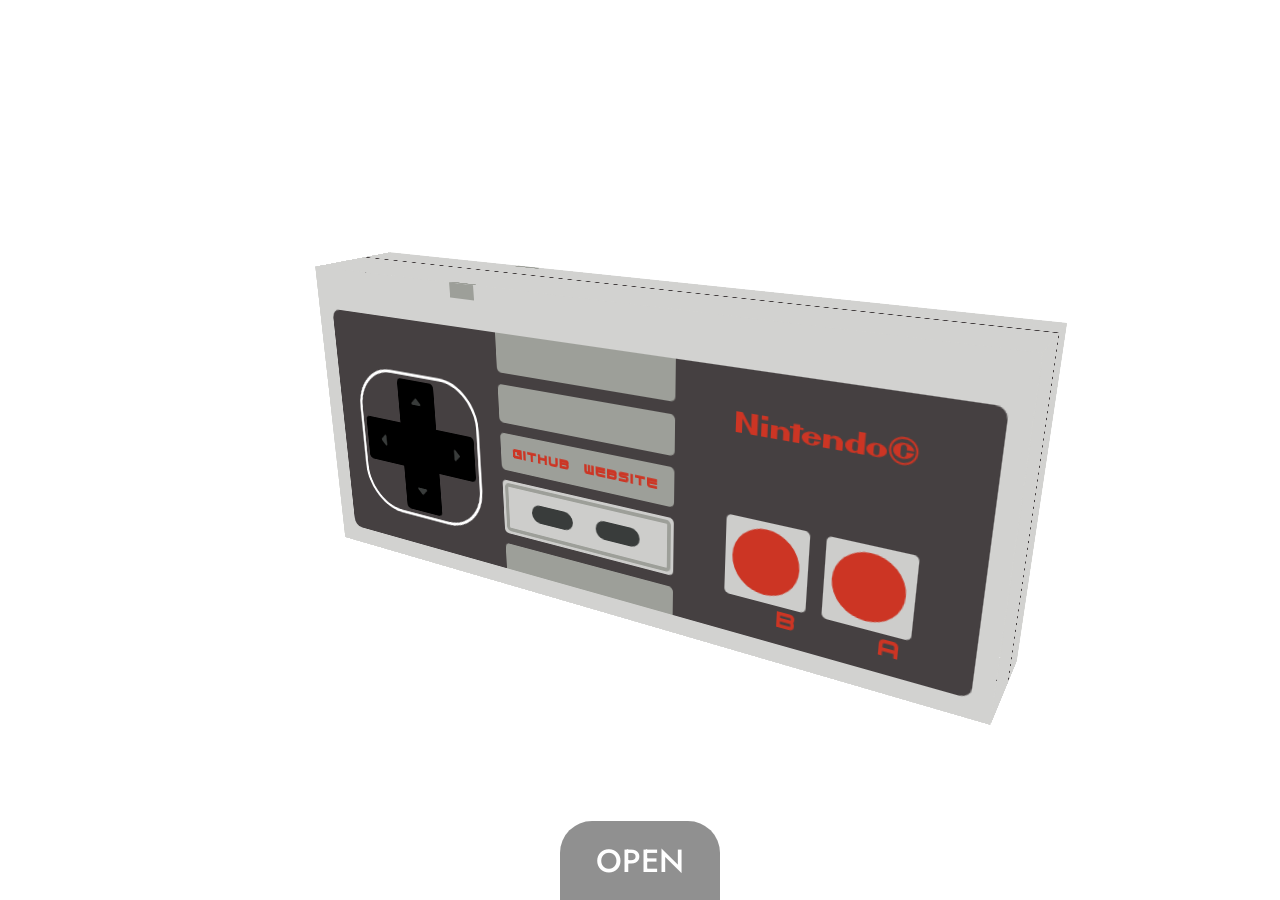
==== index.html @ e10a0b0f "fixed nes buttons" ====
<!DOCTYPE html>
<html lang="nl">

<head>
    <meta charset="UTF-8">
    <meta name="viewport" content="width=device-width, initial-scale=1.0">
    <link rel="stylesheet" href="Styles/global.css">
    <link rel="stylesheet" href="Styles/nes.css">
    <link rel="stylesheet" href="https://cdnjs.cloudflare.com/ajax/libs/font-awesome/6.5.1/css/all.min.css">
    <title>HCD</title>
</head>

<body>
    <main>
        <div id="scene">
            <div id="nes-controller">
                <div id="nes-front">
                    <div id="nes-controller-black">
                        <div id="nes-left-half">
                            <div class="dpad">
                                <!-- Icons: https://fontawesome.com/search?q=arrow&ic=free-collection -->
                                <button id="dpad-up" popovertarget="popup-up"><i
                                        class="fa-solid fa-caret-up"></i></button>
                                <button id="dpad-left" popovertarget="popup-left"><i
                                        class="fa-solid fa-caret-left"></i></button>
                                <div></div>
                                <button id="dpad-right" popovertarget="popup-right"><i
                                        class="fa-solid fa-caret-right"></i></button>
                                <button id="dpad-down" popovertarget="popup-down"><i
                                        class="fa-solid fa-caret-down"></i></button>
                            </div>
                        </div>

                        <div id="nes-grey-blocks">
                            <div></div>
                            <div></div>
                            <div></div><!--  Start / select teksten -->
                            <div>
                                <a id="nes-controller-select" href="https://github.com/Smulvin/Melvin-Web_HCD"
                                    target="_blank"></a>
                                <a id="nes-controller-start" href="https://smulvin.github.io/Melvin-Web_HCD/"
                                    target="_blank"></a>
                            </div>
                            <div></div>
                        </div>
                        <div id="nes-right-half">
                            <p>Nintendo&#169</p>
                            <div id="nes-ab-container">
                                <div>
                                    <button id="nes-controller-b"></button>
                                </div>
                                <div>
                                    <button id="nes-controller-a"></button>
                                </div>
                            </div>
                        </div>
                    </div>
                </div>
                <div id="nes-left">
                    <hr>
                </div>
                <div id="nes-right">
                    <hr>
                </div>
                <div id="nes-top">
                    <hr>
                </div>
                <div id="nes-bottom">
                    <hr>
                </div>
                <div id="nes-back">
                    <ul>
                        <li class="screw"></li>
                        <li class="screw"></li>
                        <li class="screw"></li>
                        <li class="screw"></li>
                        <li class="screw"></li>
                        <li class="screw"></li>
                    </ul>
                    <div class="text-container">
                        <p>Nintendo®</p>
                        <p>controller</p>
                        <hr>
                        <p>Model NO. :NES-004E<br>Made in Japan</p>

                    </div>
                </div>
            </div>
        </div>
    </main>

    <div id="popup-up" popover class="nes-popup">
        <div class="crt-screen">
            <div class="crt-scanline"></div>
            <div class="crt-content">
                <h2>Opdracht</h2>
                <p>
                    Voor dit vak moesten we een product maken voor een specifiek iemand. Ik kreeg Roger als doelgroep. Een man
                    met een oog aandoening. Op dit product te maken moest ik dan ook op een andere manier denken en het vanuit
                    zijn oogpunt proberen te zien. Dit was soms lastig, maar gelukkig kon ik vaak met hem testen. Hierdoor kwam
                    ik steeds dichterbij een goed product. Roger wilde een product waarmee hij makkelijk annotaties kan maken en
                    terugvinden wanneer hij teksten aan het lezen is.Er werd ons vooral aangeraden om focus te leggen op 4
                    exclusive design principles. Ik heb met alle 4 rekening gehouden, maar mijn product sloeg vooral op de
                    laatste, het toevoegen van nonsense.
                </p>
            </div>
        </div>

    </div>

    <div id="popup-left" popover class="nes-popup">
        <div class="crt-screen">
            <div class="crt-scanline"></div>
            <div class="crt-content">
                <h2>Nonsense</h2>
                <p>
                    Vanaf het eerste moment dat ik aan dit project begon, had ik meteen dit idee. Roger heeft maculadegeratie,
                    dus hij heeft een soort blinde vlek in zijn zicht. Ik dacht van waarom maak ik niet gewoon die vlek dan na
                    op de website, zodat de tekst erom heen kan bewegen zodat hij het kan blijven lezen. Na een paar keer
                    testen, bleek dit niet al te best te werken, maar het bracht me wel op andere oplossingen. Zoals een zebra
                    patroon op de tekst voor makkelijker overzicht. Ook al werkte het niet al te best voor Roger, wilde hij wel
                    dat ik het in het product laat.
                </p>
            </div>
        </div>
    </div>

    <div id="popup-right" popover class="nes-popup">
        <div class="crt-screen">
            <div class="crt-scanline"></div>
            <div class="crt-content">
                <h2>Testen</h2>
                <p>
                    Het project duurde in totaal 4 weken. Gedurende deze 4 weken, heb ik ook 4x met Roger getest. Met elke test
                    merkte ik dat ik dichter in de buurt kwam van een product dat beter bij hem paste. Bij de eerste test liet
                    ik hem alleen wat zien, kijken of de blinde vlek systeem een beetje zou werken. Maar bij elke opvolgende
                    test heb ik Roger zelf het programma laten besturen. Op die manier kwam ik er steeds meer achter waar ik op
                    moest letten qua de screenreader en wat wel en niet voor hem werkt. Dit was heel fijn. Het testen deden we
                    in een groep. Ik haalde ook veel uit testen van andere, zoals een kleurenpalet of een toetscombinatie die
                    hij fijn vindt.
                </p>
            </div>
        </div>
    </div>

    <div id="popup-down" popover class="nes-popup">
        <div class="crt-screen">
            <div class="crt-scanline"></div>
            <div class="crt-content">
                <h2>Reflectie</h2>
                <p>
                    Tijdens dit project heb ik vooral gemerkt hoe goed het is om meerdere keren met dezelfde persoon te testen
                    als je voor exlusive design gaat. Ik merkte op dat je echt met elke test meer in de buurt komt van een goed
                    product voor die persoon. Daarbij merkte ik hoe goed het is om gewoon rare ideeën te proberen, want meestal
                    zit er wel iets in wat je verder kan helpen. Want standaard design werken vaak niet voor mensen met een
                    beperking, dus een raar idee misschien wel.
                </p>
            </div>
        </div>
    </div>

    <footer>
        <!-- Bronnen voor de plaatjes in elke footer
        NES: https://seeklogo.com/vector-logo/312569/nintendo-entertainment-system
        Game&Watch: https://commons.wikimedia.org/wiki/File:Game_and_watch_logo.svg
        GameBoy: https://commons.wikimedia.org/wiki/File:Nintendo_Game_Boy_Logo.svg
        Wii: https://nl.wikipedia.org/wiki/Bestand:Wii_logo.png
        DS: https://nl.wikipedia.org/wiki/Bestand:Nintendo_DS_logo.png
        3DS: https://commons.wikimedia.org/wiki/File:3ds_logo.svg
        Switch: https://brandlogos.net/nintendo-switch-logo-vector-91545.html
        Switch 2: https://commons.wikimedia.org/wiki/File:Nintendo_Switch_2_Red_Logo.svg 
        -->
        <button id="open-footer">Open</button>
        <a href="index.html"><img src="Assets/Images/Footer/NES.png" alt="NES Controller"><p>HCD</p></a>
        <a href="Controllers/GameAndWatch.html"><img src="Assets/Images/Footer/GAndW.png" alt="GameAndWatch"><p>Hackaton</p></a>
        <a href="Controllers/GameBoy.html"><img src="Assets/Images/Footer/GameBoy.png" alt="GameBoy"><p>BT</p></a>
        <a href="Controllers/Wii.html"><img src="Assets/Images/Footer/Wii.png" alt="Wii"><p>Sprint 0</p></a>
        <a href="Controllers/DS.html"><img src="Assets/Images/Footer/DS.png" alt="DS"><p>CSS</p></a>
        <a href="Controllers/3DS.html"><img src="Assets/Images/Footer/3DS.png" alt="3DS"><p>API</p></a>
        <a href="Controllers/Switch.html"><img src="Assets/Images/Footer/Switch.png" alt="Switch"><p>Meesterproef</p></a>
        <a href="Controllers/Switch2.html"><img src="Assets/Images/Footer/Switch2.png" alt="Switch 2"><p>Weekly Nerds</p></a>
    </footer>

    <script src="Scripts/nes-3D.js"></script>
    <script src="Scripts/footer.js"></script>
    <script src="Scripts/EasterEggs/nes-easter.js"></script>
</body>

</html>
---- Styles/global.css ----
/* Source: https://fonts.google.com/specimen/Jost */
@font-face {
    font-family: "Jost";
    src: url("../Assets/fonts/Jost-Medium.ttf") format("truetype");
    font-weight: 500;
    font-style: normal;
}

@font-face {
    font-family: "Jost";
    src: url("../Assets/fonts/Jost-Italic.ttf") format("truetype");
    font-weight: normal;
    font-style: italic;
}

/* Source: https://font.download/font/nes-controller*/
@font-face {
    font-family: "Nes-Font";
    src: url("../Assets/fonts/Nes-Font.ttf") format("truetype");
    font-weight: normal;
    font-style: normal;
}

/* Source: https://www.fontspace.com/ro-spritendo-font-f83198 */
@font-face {
    font-family: "Nintendo-Font";
    src: url("../Assets/fonts/Nintendo-Font.otf") format("truetype");
    font-weight: normal;
    font-style: normal;
}

/* Source: https://fonts.google.com/specimen/Press+Start+2P */
@font-face {
    font-family: "Pixel-Font";
    src: url("../Assets/fonts/Pixel-Font.ttf") format("truetype");
    font-weight: normal;
    font-style: normal;
}

/* Source https://fontmeme.com/fonts/unown-font/ */
@font-face {
    font-family: "Unown";
    src: url("../Assets/fonts/Unown.ttf") format("truetype");
}

* {
    padding: 0;
    margin: 0;
    box-sizing: border-box;
}

body {
    position: relative;
    width: 100vw;
}

main {
    display: flex;
    justify-content: center;
    align-items: center;
    height: 100vh;
}

footer {
    position: fixed;
    background: #46464699;
    left: 50%;
    bottom: -160px;
    transform: translateX(-50%);
    border-radius: 2rem 2rem 0 0;
    display: flex;
    gap: 10px;
    transition: bottom 0.3s ease, transform 0.3s ease, background 0.3s ease;
    z-index: 1000;

    button {
        position: absolute;
        font-family: "Jost";
        color: white;
        font-size: 2rem;
        text-transform: uppercase;
        top: -5rem;
        left: 50%;
        transform: translateX(-50%);
        height: 5rem;
        width: 10rem;
        corner-top-left-shape: bevel;
        corner-top-right-shape: bevel;
        border-radius: 2rem 2rem 0 0;
        background: #46464699;
        border: none;
    }



    a {
        display: flex;
        flex-direction: column;
        align-items: center;
        justify-content: center;
        width: 120px;
        aspect-ratio: 1;
        text-decoration: none;
        transition: transform 0.15s ease;
        transform-origin: bottom center;

        img {
            width: 100%;
            height: 100%;
            object-fit: contain;
        }

        p {
            color: white;
            font-family: "Jost";
            background: rgba(0, 0, 0, 0.5);
            order: -1;
            width: 120px;
            text-align: center;
            padding: 0.5rem 0;
            border-radius: 1rem;
            position: relative;
            opacity: 0;
            transition: opacity 0.3s ease;

            &::after {
                content: "";
                position: absolute;
                bottom: -20px;
                left: 50%;
                transform: translateX(-50%);
                height: 20px;
                width: 40px;
                corner-bottom-left-shape: bevel;
                corner-bottom-right-shape: bevel;
                border-radius: 0 0 2rem 2rem;
                background: rgba(0, 0, 0, 0.5);
            }
        }

        &:hover p {
            opacity: 1;
        }
    }


}

.footer-open {
    bottom: 0;
}

[popover] {
    position: fixed;
    margin: auto;
}

.hidden {
    display: none;
}

.dpad {
    display: grid;
    grid-template-columns: repeat(3, 1fr);
    grid-template-rows: repeat(3, 1fr);
    aspect-ratio: 1;

    button {
        aspect-ratio: 1;
        border: none;
        padding: 0.5rem;
    }

    #dpad-up {
        grid-area: 1 / 2;
        border-radius: 5px 5px 0 0;
    }

    #dpad-left {
        grid-area: 2 / 1;
        border-radius: 5px 0 0 5px;
    }

    div {
        grid-column: 2;
        grid-row: 2;
    }

    #dpad-right {
        grid-area: 2 / 3;
        border-radius: 0 5px 5px 0;

    }

    #dpad-down {
        grid-area: 3 / 2;
        border-radius: 0 0 5px 5px;
    }

    #dpad-up,
    #dpad-down {
        hr {
            rotate: 90deg;
        }
    }
}
---- Styles/nes.css ----
:root {
    --primary-color: hsl(60, 2%, 82%);
    --secondary-color: hsl(348, 4%, 26%);
    --tertiary-color: hsl(72, 3%, 61%);
    --nes-red: hsl(6, 70%, 47%);
    --nes-white: hsl(60, 2%, 80%);
    --nes-black: hsl(150, 2%, 23%);

    /* Normal size: 123.4mm x 53.2mm x 17.5mm */
    /* Dimensies bron: https://www.dimensions.com/element/nes-controller */
    --nes-width: 740.4px;
    --nes-height: 319.2px;
    --nes-depth: 112.5px;

    --font-family: "Nes-Font", sans-serif;
}

#scene {
    perspective: 1000px;
    cursor: grab;

    &:active {
        cursor: grabbing;
    }
}

#nes-controller {
    position: relative;
    width: var(--nes-width);
    height: var(--nes-height);
    transform-style: preserve-3d;
    transform: rotateX(-20deg) rotateY(-30deg);

    >div {
        position: absolute;
        background-color: var(--primary-color);
    }
}

#nes-left,
#nes-right {
    width: var(--nes-depth);
    height: var(--nes-height);
}

#nes-top,
#nes-bottom {
    width: var(--nes-width);
    height: var(--nes-depth);
}

#nes-back {
    width: var(--nes-width);
    height: var(--nes-height);
}

#nes-front {
    transform: translateZ(calc(var(--nes-depth) / 2));
}

#nes-back {
    transform: rotateY(180deg) translateZ(calc(var(--nes-depth) / 2));
}

#nes-left {
    transform: rotateY(-90deg) translateZ(calc(var(--nes-depth) / 2));
    left: 0;
}

#nes-right {
    transform: rotateY(90deg) translateZ(calc(var(--nes-width) - var(--nes-depth) / 2));
}

#nes-top {
    transform: rotateX(90deg) translateZ(calc(var(--nes-depth) / 2));
    top: 0;
}

#nes-bottom {
    transform: rotateX(-90deg) translateZ(calc(var(--nes-depth) / 2));
    bottom: 0;
}

hr {
    border: 1px solid var(--secondary-color);
    position: absolute;
}

#nes-top {
    hr {
        width: 100%;
        top: 35%;
    }

    &::after {
        content: "";
        position: absolute;
        width: 30px;
        height: 5px;
        background: var(--tertiary-color);
        bottom: 0;
        left: 25%;
    }

    &::before {
        content: "";
        position: absolute;
        width: 30px;
        height: 5px;
        background: var(--tertiary-color);
        top: 0;
        left: 25%;
    }
}

#nes-bottom {
    hr {
        width: 100%;
        bottom: 35%;
    }
}

#nes-left {
    hr {
        height: 100%;
        left: 35%;
    }
}

#nes-right {
    hr {
        height: 100%;
        right: 35%;
    }
}

#nes-back {

    ul {
        display: grid;
        grid-template-columns: repeat(3, 1fr);
        grid-template-rows: repeat(2, 1fr);
        padding: 2rem;
        width: 100%;
        height: 100%;
        list-style: none;

        li {
            width: 20px;
            height: 20px;
            background: var(--nes-black);
            border-radius: 50%;
            margin-right: 15px;

            &::after {
                content: "";
                position: absolute;
                width: 18px;
                margin-top: 8px;
                margin-left: 1px;
                height: 3px;
                background: black;
                border-radius: 2px;            
            }

            &::before {
                content: "";
                position: absolute;
                width: 18px;
                margin-top: 8px;
                margin-left: 1px;
                height: 3px;
                background: black;
                border-radius: 2px; 
                transform: rotate(90deg);           
            }
        }

        li:nth-of-type(3n - 1) {
            justify-self: center;
        }

        li:nth-of-type(3n) {
            justify-self: end;
        }

        li:nth-of-type(1n + 4) {
            align-self: end;
        }

        li:nth-of-type(5) {
            margin-left: 50px;
        }
    }

    .text-container {
        width: 40%;
        position: absolute;
        top: 50%;
        right: 7%;
        transform: translateY(-50%);
        background: hsl(60, 4%, 73%);
        padding: 5px 3rem;
        color: var(--primary-color);
        font-family: "Nintendo-Font", sans-serif;

        p {
            font-size: 1.2rem;
        }

        hr {
            width: 50%;
            border: 1px solid var(--primary-color);
        }

        p:not(:first-of-type) {
            text-transform: uppercase;
            font-family: "Nes-Font", sans-serif;
            font-size: 1.2rem;

        }
    }

    ;

    &::before {
        content: "";
        position: absolute;
        width: 15px;
        height: 15px;
        border-radius: 50%;
        background: var(--tertiary-color);
        bottom: 50%;
        right: 50%;
        transform: translate(-50%, -50%);
    }

    &::after {
        content: "";
        position: absolute;
        width: 30px;
        height: 15px;
        background: var(--tertiary-color);
        top: 0;
        right: 25%;
    }
}

#nes-front {
    width: var(--nes-width);
    height: var(--nes-height);

    &::after {
        content: "";
        position: absolute;
        width: 30px;
        height: 15px;
        background: var(--tertiary-color);
        top: 0;
        left: 25%;
    }
}

#nes-controller-black {
    background: var(--secondary-color);
    height: 80%;
    width: 95%;
    margin: 6% auto 0 auto;
    border-radius: 10px;
    display: flex;

    #nes-left-half {
        height: 100%;

    }

    .dpad {
        width: 150px;
        margin: 65px 35px;
        position: relative;

        &::after {
            content: "";
            position: absolute;
            inset: 0;
            border: 3px solid white;
            corner-shape: notch;
            border-radius: calc(105% / 3.5);
            scale: 110%;
            pointer-events: none;
        }

        button {
            background: black;

            i {
                font-size: 20px;
                color: var(--nes-black);
            }
        }

        div {
            background: black;
        }
    }

    #nes-grey-blocks {
        display: flex;
        flex-direction: column;
        justify-content: space-between;
        height: 100%;
        letter-spacing: 2px;

        div {
            background: var(--tertiary-color);
            height: 40px;
            border-radius: 5px;
            width: 200px;
        }

        div:first-of-type {
            border-radius: 0 0 5px 5px;
        }

        /* Select / Start Texts */
        div:nth-of-type(3) {
            position: relative;
            font-family: "Nes-Font", sans-serif;
            font-weight: bold;
            display: flex;
            justify-content: space-evenly;
            align-items: center;
            font-size: 20px;


            &:before,
            &:after {
                text-transform: uppercase;
                color: var(--nes-red);

            }

            &:before {
                content: "Github";
            }

            &:after {
                content: "Website";
            }
        }

        /* Select / Start buttons */
        div:nth-of-type(4) {
            display: flex;
            justify-content: space-evenly;
            align-items: center;
            height: 60px;
            background: var(--nes-white);
            position: relative;
            padding: 10px;

            &::after {
                content: "";
                border: 4px solid var(--tertiary-color);
                border-radius: 5px;
                inset: 3px;
                position: absolute;
            }

            a {
                width: 50px;
                height: 20px;
                border-radius: 10px;
                border: none;
                background: var(--nes-black);
                position: relative;
                display: block;
                z-index: 10;
            }
        }

        div:last-of-type {
            height: 30px;
            border-radius: 5px 5px 0 0;
        }
    }

    #nes-right-half {
        display: flex;
        flex-direction: column;
        color: var(--nes-red);
        height: 100%;
        width: 100%;
        justify-content: space-around;
        align-items: center;

        p {
            font-family: "Nintendo-Font", sans-serif;
            font-size: 18px;
        }

        #nes-ab-container {
            display: flex;
            gap: 15px;

            div {
                width: 80px;
                aspect-ratio: 1;
                background: var(--nes-white);
                display: flex;
                justify-content: center;
                align-items: center;
                border-radius: 5px;

                button {
                    width: 65px;
                    aspect-ratio: 1;
                    background: var(--nes-red);
                    border: none;
                    border-radius: 50%;
                    position: relative;
                    display: block;
                    z-index: 10;

                    &::after {
                        content: "";
                        position: absolute;
                        font-family: "Nes-Font", sans-serif;
                        color: var(--nes-red);
                        right: 0;
                        bottom: -35px;
                        font-size: 35px;
                    }
                }

                &:first-of-type button::after {
                    content: "B";
                }

                &:last-of-type button::after {
                    content: "A";
                }
            }
        }
    }
}

.nes-popup {
    border: 1rem solid rgb(122, 69, 9);
    border-radius: 1rem;
    font-size: 1.5rem;
}

.crt-screen {
    width: min(600px, 90vw);
    background: #111;
    border: 0.5rem solid #292929;
    position: relative;
    overflow: hidden;
    box-shadow:
        0 0 30px rgba(0,0,0,0.8),
        inset 0 0 40px rgba(0,255,100,0.05);
}

/* scanlines */
.crt-screen::before {
    content: "";
    position: absolute;
    inset: 0;
    background: repeating-linear-gradient(
        to bottom,
        rgba(255,255,255,0.03),
        rgba(255,255,255,0.03) 2px,
        transparent 2px,
        transparent 4px
    );
}

/* slight flicker */
.crt-screen::after {
    content: "";
    position: absolute;
    inset: 0;
    background: rgba(0,255,120,0.03);
    animation: flicker 0.15s infinite;
}

@keyframes flicker {
    0% { opacity: 0.9; }
    50% { opacity: 1; }
    100% { opacity: 0.85; }
}

.crt-content {
    position: relative;
    padding: 2rem;
    color: #b6ffb6;
    font-family: monospace;
}

/* Mario Easter Egg */
.nes-mario {
    position: absolute;
    bottom: 20px;
    left: 0;
    height: 64px;
    image-rendering: pixelated;
}

.nes-bird {
    position: fixed;
    top: 0;
    left: 0;
    height: 70px;
    z-index: -9999;
    transform-origin: center;
    image-rendering: pixelated;
}
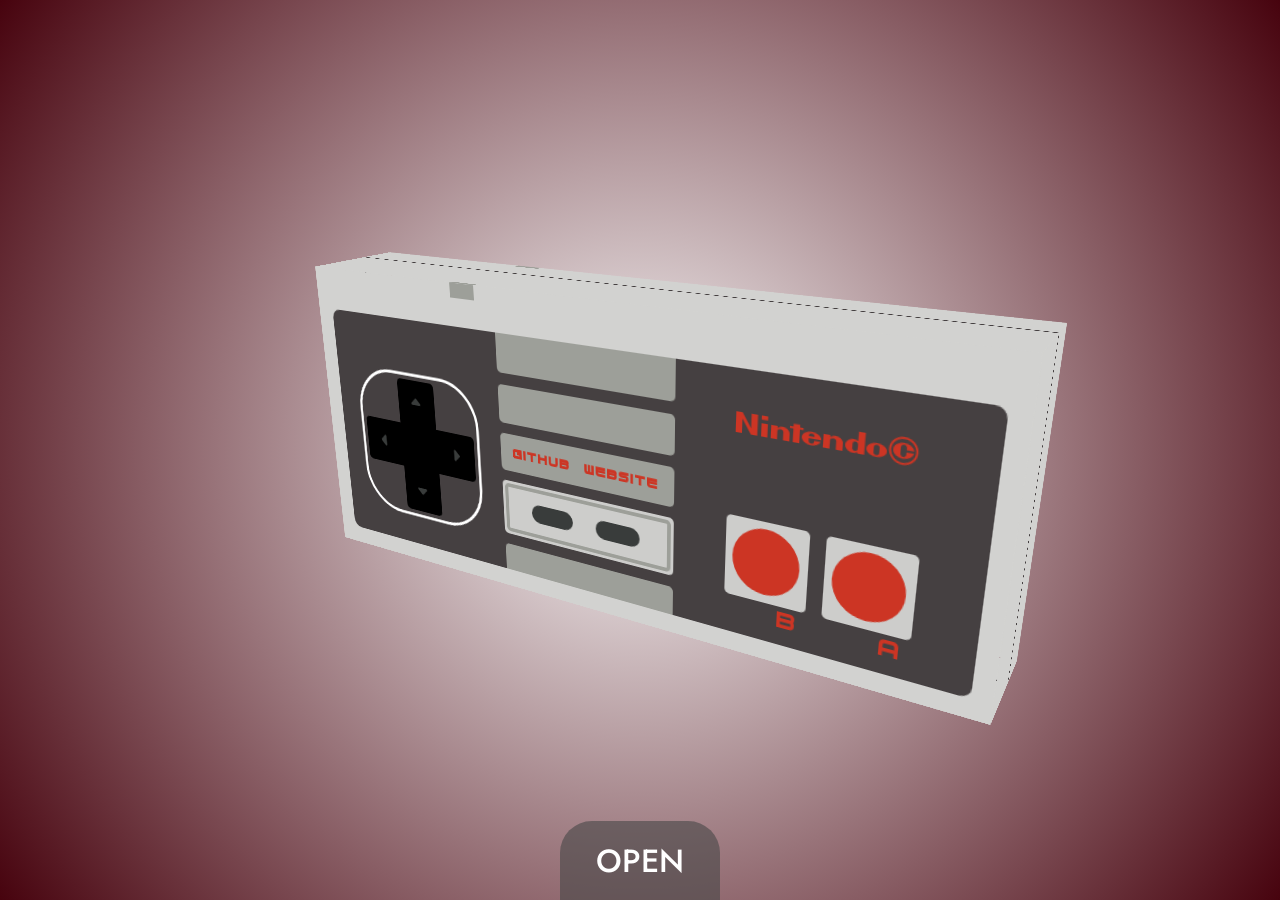
==== commit abc3273b: "background, readme., bronnen in code" ====
--- a/index.html
+++ b/index.html
@@ -6,6 +6,7 @@
     <meta name="viewport" content="width=device-width, initial-scale=1.0">
     <link rel="stylesheet" href="Styles/global.css">
     <link rel="stylesheet" href="Styles/nes.css">
+    <!-- Source: https://fontawesome.com/search?q=arrow&ic=free-collection -->
     <link rel="stylesheet" href="https://cdnjs.cloudflare.com/ajax/libs/font-awesome/6.5.1/css/all.min.css">
     <title>HCD</title>
 </head>
--- a/Styles/global.css
+++ b/Styles/global.css
@@ -49,9 +49,17 @@
     box-sizing: border-box;
 }
 
+:root {
+    --body-primary: #fafafa;
+    --body-secondary: #09008b;
+    --body-background: radial-gradient(circle, var(--body-primary) 0%, var(--body-secondary) 100%);
+}
+
 body {
     position: relative;
     width: 100vw;
+    height: 100vh;
+    background: var(--body-background);
 }
 
 main {
--- a/Styles/nes.css
+++ b/Styles/nes.css
@@ -1,4 +1,6 @@
 :root {
+    --body-secondary: #47030e;
+
     --primary-color: hsl(60, 2%, 82%);
     --secondary-color: hsl(348, 4%, 26%);
     --tertiary-color: hsl(72, 3%, 61%);
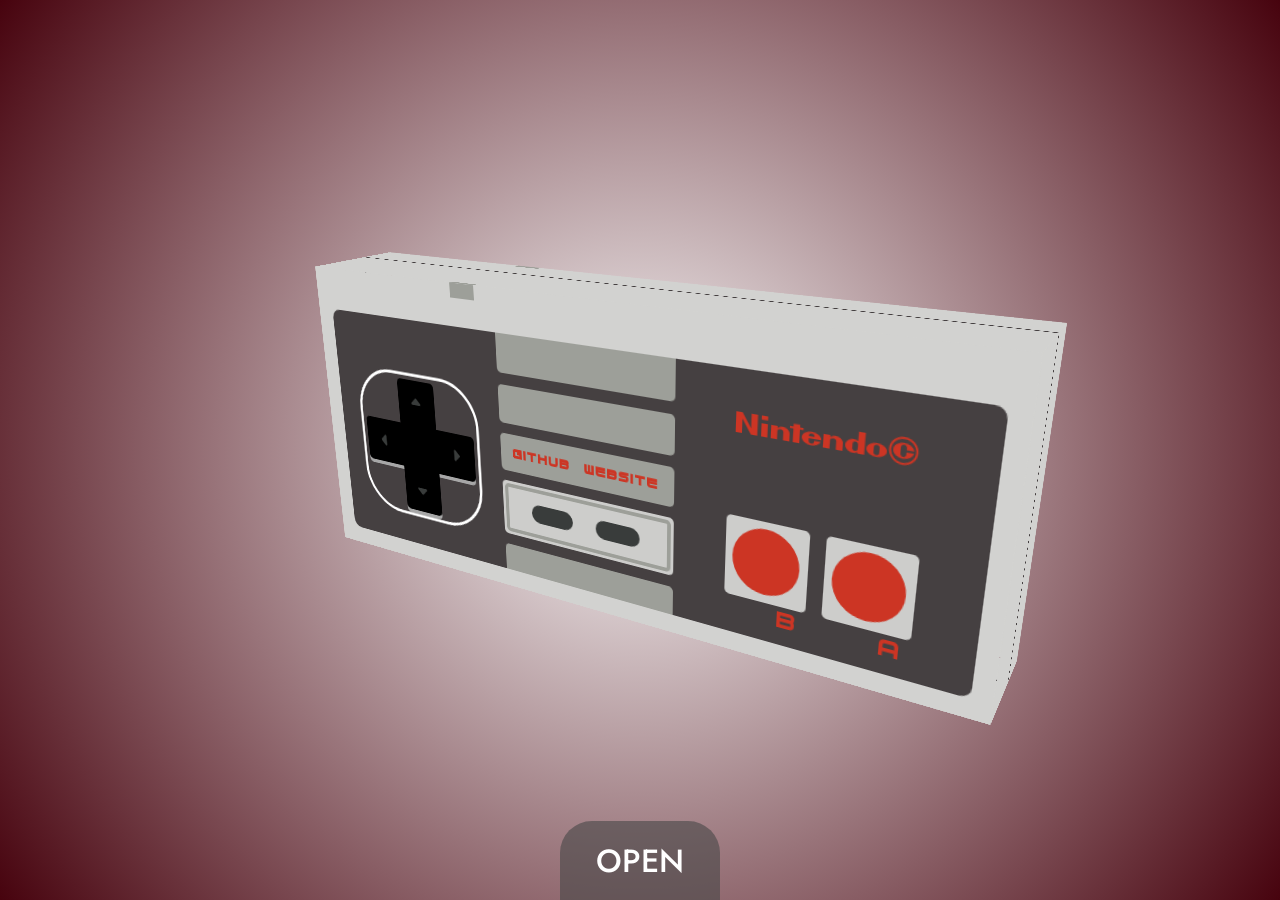
==== commit 30c003c9: "dpad styling" ====
--- a/index.html
+++ b/index.html
@@ -185,6 +185,7 @@
     <script src="Scripts/nes-3D.js"></script>
     <script src="Scripts/footer.js"></script>
     <script src="Scripts/EasterEggs/nes-easter.js"></script>
+    <!-- <script src="Scripts/dpad.js"></script> -->
 </body>
 
 </html>
--- a/Styles/global.css
+++ b/Styles/global.css
@@ -53,6 +53,7 @@
     --body-primary: #fafafa;
     --body-secondary: #09008b;
     --body-background: radial-gradient(circle, var(--body-primary) 0%, var(--body-secondary) 100%);
+    --dpad-color-shadow: #a7a7a7;
 }
 
 body {
@@ -177,6 +178,7 @@
         aspect-ratio: 1;
         border: none;
         padding: 0.5rem;
+        z-index: 1;
     }
 
     #dpad-up {
@@ -187,22 +189,26 @@
     #dpad-left {
         grid-area: 2 / 1;
         border-radius: 5px 0 0 5px;
+        filter:drop-shadow(0 4px 0px var(--dpad-color-shadow));
     }
 
     div {
         grid-column: 2;
         grid-row: 2;
+        z-index: 0;
     }
 
     #dpad-right {
         grid-area: 2 / 3;
         border-radius: 0 5px 5px 0;
+        filter:drop-shadow(0 4px 0px var(--dpad-color-shadow));
 
     }
 
     #dpad-down {
         grid-area: 3 / 2;
         border-radius: 0 0 5px 5px;
+        filter:drop-shadow(0 4px 0px var(--dpad-color-shadow));
     }
 
     #dpad-up,
@@ -211,4 +217,31 @@
             rotate: 90deg;
         }
     }
-}+}
+
+/* Top Button */
+.dpad.top-pressed #dpad-up { transform: rotateX(22.5deg); }
+.dpad.top-pressed #dpad-left { filter: drop-shadow(0 6px 0 var(--dpad-color-shadow)); transform: rotateX(22.5deg) translateY(-4px);}
+.dpad.top-pressed #dpad-right { filter: drop-shadow(0 6px 0 var(--dpad-color-shadow)); transform: rotateX(22.5deg) translateY(-4px); }
+.dpad.top-pressed #dpad-down { filter: drop-shadow(0 8px 0 var(--dpad-color-shadow)); transform: rotateX(-45deg)  translateY(-11px); }
+.dpad.top-pressed #dpad-div { margin-top: -4px;}
+
+/* Left Button */
+.dpad.left-pressed #dpad-left { transform: rotateY(-30deg);}
+.dpad.left-pressed #dpad-up { filter: drop-shadow(6px 0 0 var(--dpad-color-shadow)); transform:rotateY(22.5deg) translateX(-4px);}
+.dpad.left-pressed #dpad-down { filter: drop-shadow(6px 4px 0 var(--dpad-color-shadow)); transform:rotateY(22.5deg) translateX(-4px);}
+.dpad.left-pressed #dpad-right { filter: drop-shadow(4px 4px 0 var(--dpad-color-shadow)); transform: rotateY(-30deg) translateX(-9px);}
+.dpad.left-pressed #dpad-div { filter: drop-shadow(4px 4px 0 var(--dpad-color-shadow)); transform: translateX(-4px);}
+
+/* Right Button */
+.dpad.right-pressed #dpad-right { transform: rotateY(-22.5deg);}
+.dpad.right-pressed #dpad-up { filter: drop-shadow(-6px 0 var(--dpad-color-shadow)); transform:rotateY(-22.5deg) translateX(4px);}
+.dpad.right-pressed #dpad-down { filter: drop-shadow(-6px 4px 0 var(--dpad-color-shadow)); transform:rotateY(-22.5deg) translateX(4px);}
+.dpad.right-pressed #dpad-left { filter: drop-shadow(-4px 4px 0 var(--dpad-color-shadow)); transform: rotateY(30deg) translateX(9px); }
+.dpad.right-pressed #dpad-div { filter: drop-shadow(-4px 4px 0 var(--dpad-color-shadow)); transform: translateX(4px); }
+
+/* Bottom Button */
+.dpad.bottom-pressed #dpad-down { filter: drop-shadow(0 0px 0 var(--dpad-color-shadow));}
+.dpad.bottom-pressed #dpad-left { filter: drop-shadow(0 -4px 0 var(--dpad-color-shadow)); transform: rotateX(-22.5deg) translateY(4px);}
+.dpad.bottom-pressed #dpad-right { filter: drop-shadow(0 -4px 0 var(--dpad-color-shadow)); transform: rotateX(-22.5deg) translateY(4px);}
+.dpad.bottom-pressed #dpad-up { filter: drop-shadow(0 -4px 0 var(--dpad-color-shadow)); transform: rotateX(40deg) translateY(11px);}
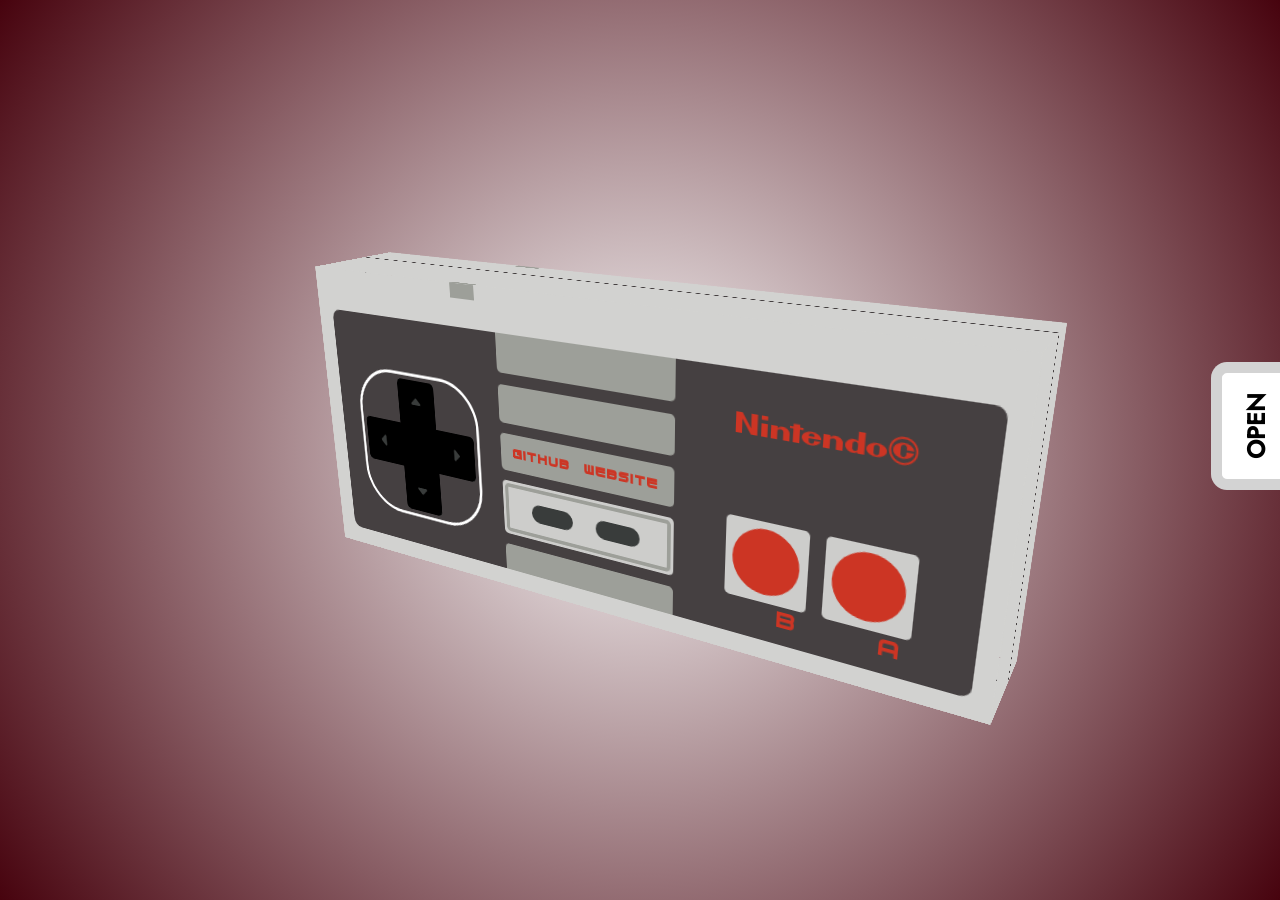
==== commit 3bc24204: "footer styling" ====
--- a/index.html
+++ b/index.html
@@ -24,7 +24,7 @@
                                         class="fa-solid fa-caret-up"></i></button>
                                 <button id="dpad-left" popovertarget="popup-left"><i
                                         class="fa-solid fa-caret-left"></i></button>
-                                <div></div>
+                                <div id="dpad-div"></div>
                                 <button id="dpad-right" popovertarget="popup-right"><i
                                         class="fa-solid fa-caret-right"></i></button>
                                 <button id="dpad-down" popovertarget="popup-down"><i
@@ -160,8 +160,8 @@
         </div>
     </div>
 
-    <footer>
-        <!-- Bronnen voor de plaatjes in elke footer
+    <nav>
+        <!-- Bronnen voor de plaatjes in elke nav
         NES: https://seeklogo.com/vector-logo/312569/nintendo-entertainment-system
         Game&Watch: https://commons.wikimedia.org/wiki/File:Game_and_watch_logo.svg
         GameBoy: https://commons.wikimedia.org/wiki/File:Nintendo_Game_Boy_Logo.svg
@@ -171,7 +171,7 @@
         Switch: https://brandlogos.net/nintendo-switch-logo-vector-91545.html
         Switch 2: https://commons.wikimedia.org/wiki/File:Nintendo_Switch_2_Red_Logo.svg 
         -->
-        <button id="open-footer">Open</button>
+        <button id="open-nav">Open</button>
         <a href="index.html"><img src="Assets/Images/Footer/NES.png" alt="NES Controller"><p>HCD</p></a>
         <a href="Controllers/GameAndWatch.html"><img src="Assets/Images/Footer/GAndW.png" alt="GameAndWatch"><p>Hackaton</p></a>
         <a href="Controllers/GameBoy.html"><img src="Assets/Images/Footer/GameBoy.png" alt="GameBoy"><p>BT</p></a>
@@ -180,12 +180,11 @@
         <a href="Controllers/3DS.html"><img src="Assets/Images/Footer/3DS.png" alt="3DS"><p>API</p></a>
         <a href="Controllers/Switch.html"><img src="Assets/Images/Footer/Switch.png" alt="Switch"><p>Meesterproef</p></a>
         <a href="Controllers/Switch2.html"><img src="Assets/Images/Footer/Switch2.png" alt="Switch 2"><p>Weekly Nerds</p></a>
-    </footer>
+    </nav>
 
     <script src="Scripts/nes-3D.js"></script>
-    <script src="Scripts/footer.js"></script>
+    <script src="Scripts/nav.js"></script>
     <script src="Scripts/EasterEggs/nes-easter.js"></script>
-    <!-- <script src="Scripts/dpad.js"></script> -->
 </body>
 
 </html>
--- a/Styles/global.css
+++ b/Styles/global.css
@@ -70,53 +70,61 @@
     height: 100vh;
 }
 
-footer {
+nav {
     position: fixed;
-    background: #46464699;
-    left: 50%;
-    bottom: -160px;
-    transform: translateX(-50%);
-    border-radius: 2rem 2rem 0 0;
-    display: flex;
-    gap: 10px;
-    transition: bottom 0.3s ease, transform 0.3s ease, background 0.3s ease;
-    z-index: 1000;
+    background: white;
+    top: 50%;
+    right: 0;
+    transform: translateX(100%) translateY(-50%);
+    transition: transform 0.3s ease;
+    corner-shape: bevel;
+    border: 0.7rem solid lightgray;
+    border-right: none;
+    border-radius: 2rem 0 0 2rem;
+    display: grid;
+    grid-template-columns: repeat(2, auto);
+    padding: 1rem;
+    gap: 2rem;
 
     button {
+        font-family: "Jost";
+        color: black;
+        font-weight: bold;
+        font-size: 1.5rem;
+        text-transform: uppercase;
+        background: white;
+        border: 0.7rem solid lightgray;
+        border-bottom: none;
+        corner-shape: bevel;
+        border-radius: 1rem 1rem 0 0;
         position: absolute;
-        font-family: "Jost";
-        color: white;
-        font-size: 2rem;
-        text-transform: uppercase;
-        top: -5rem;
-        left: 50%;
-        transform: translateX(-50%);
+        top: 50%;
+        left: -6.5rem;
+        transform: translateX(50%);
+        rotate: -90deg;
+        display: flex;
+        align-items: center;
+        justify-content: center;
         height: 5rem;
-        width: 10rem;
-        corner-top-left-shape: bevel;
-        corner-top-right-shape: bevel;
-        border-radius: 2rem 2rem 0 0;
-        background: #46464699;
-        border: none;
-    }
-
-
+        width: 8rem;
+    }
 
     a {
         display: flex;
         flex-direction: column;
         align-items: center;
         justify-content: center;
-        width: 120px;
+        width: clamp(80px, 15vw, 120px);
         aspect-ratio: 1;
         text-decoration: none;
         transition: transform 0.15s ease;
         transform-origin: bottom center;
+        
 
         img {
             width: 100%;
             height: 100%;
-            object-fit: contain;
+            object-fit: cover;
         }
 
         p {
@@ -147,21 +155,46 @@
             }
         }
 
-        &:hover p {
-            opacity: 1;
-        }
-    }
-
-
-}
-
-.footer-open {
-    bottom: 0;
-}
+        &:hover {
+            transition: transform 0.15s ease;
+            transform: scale(1.1);
+
+            p {
+                opacity: 1;
+            }
+        }
+
+
+    }
+}
+
+.nav-open {
+    transform: translateX(0) translateY(-50%);
+    transition: transform 0.3s ease;
+} 
 
 [popover] {
     position: fixed;
     margin: auto;
+    opacity: 0;
+    scale: 0;
+    transition: opacity .5s ease, scale .5s ease, overlay .5s ease, display .5s ease;
+    transition-behavior: allow-discrete;
+}
+
+
+/* When open */
+[popover]:popover-open {
+    opacity: 1;
+    scale: 1;
+}
+
+/* Starting state for opening */
+@starting-style {
+  [popover]:popover-open {
+    opacity: 0;
+    scale: 0;
+  }
 }
 
 .hidden {
@@ -245,3 +278,5 @@
 .dpad.bottom-pressed #dpad-left { filter: drop-shadow(0 -4px 0 var(--dpad-color-shadow)); transform: rotateX(-22.5deg) translateY(4px);}
 .dpad.bottom-pressed #dpad-right { filter: drop-shadow(0 -4px 0 var(--dpad-color-shadow)); transform: rotateX(-22.5deg) translateY(4px);}
 .dpad.bottom-pressed #dpad-up { filter: drop-shadow(0 -4px 0 var(--dpad-color-shadow)); transform: rotateX(40deg) translateY(11px);}
+
+
--- a/Styles/nes.css
+++ b/Styles/nes.css
@@ -294,6 +294,7 @@
 
         button {
             background: black;
+            filter:drop-shadow(0 0px 0px var(--dpad-color-shadow));
 
             i {
                 font-size: 20px;
@@ -450,11 +451,12 @@
 .nes-popup {
     border: 1rem solid rgb(122, 69, 9);
     border-radius: 1rem;
-    font-size: 1.5rem;
+    font-size: clamp(1rem, 2vw, 1.3rem);
 }
 
 .crt-screen {
-    width: min(600px, 90vw);
+    width: 100%;
+    max-width: 60rem;
     background: #111;
     border: 0.5rem solid #292929;
     position: relative;
@@ -462,30 +464,29 @@
     box-shadow:
         0 0 30px rgba(0,0,0,0.8),
         inset 0 0 40px rgba(0,255,100,0.05);
-}
-
-/* scanlines */
-.crt-screen::before {
-    content: "";
-    position: absolute;
-    inset: 0;
-    background: repeating-linear-gradient(
-        to bottom,
-        rgba(255,255,255,0.03),
-        rgba(255,255,255,0.03) 2px,
-        transparent 2px,
-        transparent 4px
-    );
-}
-
-/* slight flicker */
-.crt-screen::after {
-    content: "";
-    position: absolute;
-    inset: 0;
-    background: rgba(0,255,120,0.03);
-    animation: flicker 0.15s infinite;
-}
+
+    &::before {
+        content: "";
+        position: absolute;
+        inset: 0;
+        background: repeating-linear-gradient(
+            to bottom,
+            rgba(255,255,255,0.03),
+            rgba(255,255,255,0.03) 2px,
+            transparent 2px,
+            transparent 4px
+        );
+    }
+
+    &::after {
+        content: "";
+        position: absolute;
+        inset: 0;
+        background: rgba(0,255,120,0.03);
+        animation: flicker 0.15s infinite;
+    }
+}
+
 
 @keyframes flicker {
     0% { opacity: 0.9; }
@@ -495,7 +496,7 @@
 
 .crt-content {
     position: relative;
-    padding: 2rem;
+    padding: clamp(1rem, 2vw, 3rem);
     color: #b6ffb6;
     font-family: monospace;
 }
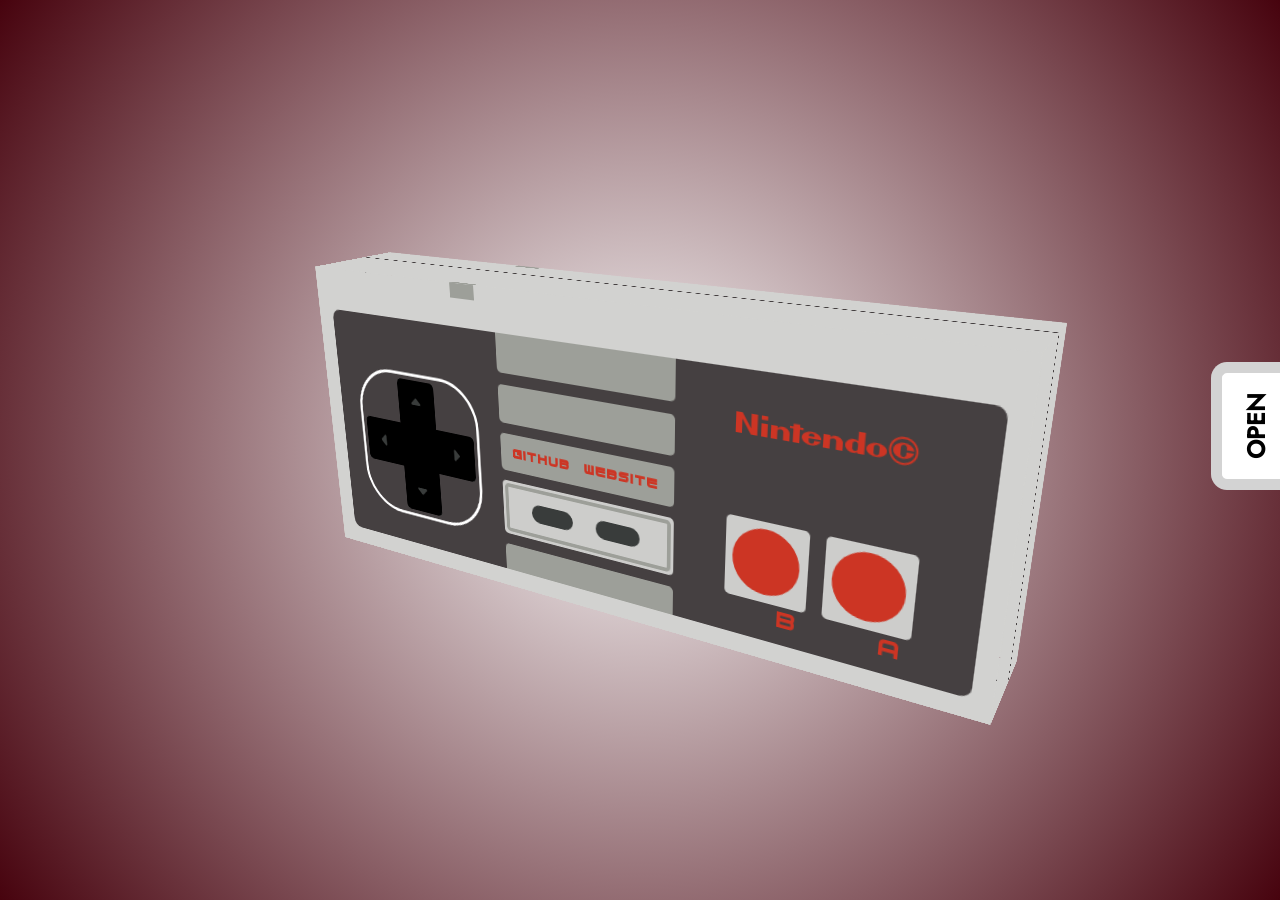
==== commit 54f6de20: "ds & 3ds responsive" ====
--- a/index.html
+++ b/index.html
@@ -172,14 +172,14 @@
         Switch 2: https://commons.wikimedia.org/wiki/File:Nintendo_Switch_2_Red_Logo.svg 
         -->
         <button id="open-nav">Open</button>
-        <a href="index.html"><img src="Assets/Images/Footer/NES.png" alt="NES Controller"><p>HCD</p></a>
-        <a href="Controllers/GameAndWatch.html"><img src="Assets/Images/Footer/GAndW.png" alt="GameAndWatch"><p>Hackaton</p></a>
-        <a href="Controllers/GameBoy.html"><img src="Assets/Images/Footer/GameBoy.png" alt="GameBoy"><p>BT</p></a>
-        <a href="Controllers/Wii.html"><img src="Assets/Images/Footer/Wii.png" alt="Wii"><p>Sprint 0</p></a>
-        <a href="Controllers/DS.html"><img src="Assets/Images/Footer/DS.png" alt="DS"><p>CSS</p></a>
-        <a href="Controllers/3DS.html"><img src="Assets/Images/Footer/3DS.png" alt="3DS"><p>API</p></a>
-        <a href="Controllers/Switch.html"><img src="Assets/Images/Footer/Switch.png" alt="Switch"><p>Meesterproef</p></a>
-        <a href="Controllers/Switch2.html"><img src="Assets/Images/Footer/Switch2.png" alt="Switch 2"><p>Weekly Nerds</p></a>
+        <a href="index.html"><img src="Assets/Images/Nav/NES.png" alt="NES Controller"><p>HCD</p></a>
+        <a href="Controllers/GameAndWatch.html"><img src="Assets/Images/Nav/GAndW.png" alt="GameAndWatch"><p>Hackaton</p></a>
+        <a href="Controllers/GameBoy.html"><img src="Assets/Images/Nav/GameBoy.png" alt="GameBoy"><p>BT</p></a>
+        <a href="Controllers/Wii.html"><img src="Assets/Images/Nav/Wii.png" alt="Wii"><p>Sprint 0</p></a>
+        <a href="Controllers/DS.html"><img src="Assets/Images/Nav/DS.png" alt="DS"><p>CSS</p></a>
+        <a href="Controllers/3DS.html"><img src="Assets/Images/Nav/3DS.png" alt="3DS"><p>API</p></a>
+        <a href="Controllers/Switch.html"><img src="Assets/Images/Nav/Switch.png" alt="Switch"><p>Meesterproef</p></a>
+        <a href="Controllers/Switch2.html"><img src="Assets/Images/Nav/Switch2.png" alt="Switch 2"><p>Weekly Nerds</p></a>
     </nav>
 
     <script src="Scripts/nes-3D.js"></script>
--- a/Styles/global.css
+++ b/Styles/global.css
@@ -61,6 +61,7 @@
     width: 100vw;
     height: 100vh;
     background: var(--body-background);
+    overflow: hidden;
 }
 
 main {
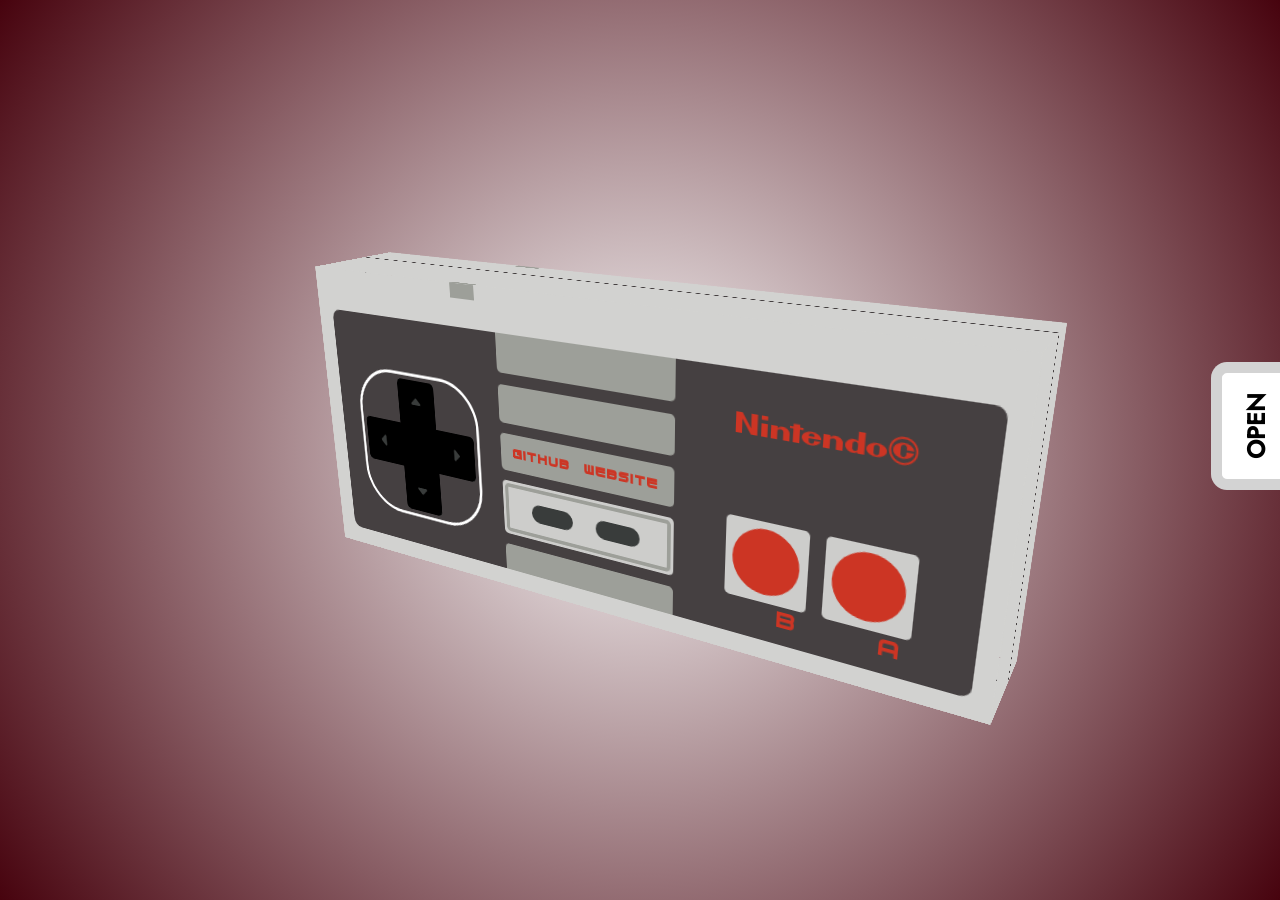
==== commit 89d1dd46: "Functionaliteiten per controller in code" ====
--- a/index.html
+++ b/index.html
@@ -10,6 +10,18 @@
     <link rel="stylesheet" href="https://cdnjs.cloudflare.com/ajax/libs/font-awesome/6.5.1/css/all.min.css">
     <title>HCD</title>
 </head>
+
+<!--
+Functionaliteiten: 
+* Dpad-up: Pop-up
+* Dpad-left: Pop-up
+* Dpad-right: Pop-up
+* Dpad-down: Pop-up
+* Start: Github pagina
+* Select: Website
+* A: Mario Jump
+* B: Duck Hunt 
+-->
 
 <body>
     <main>
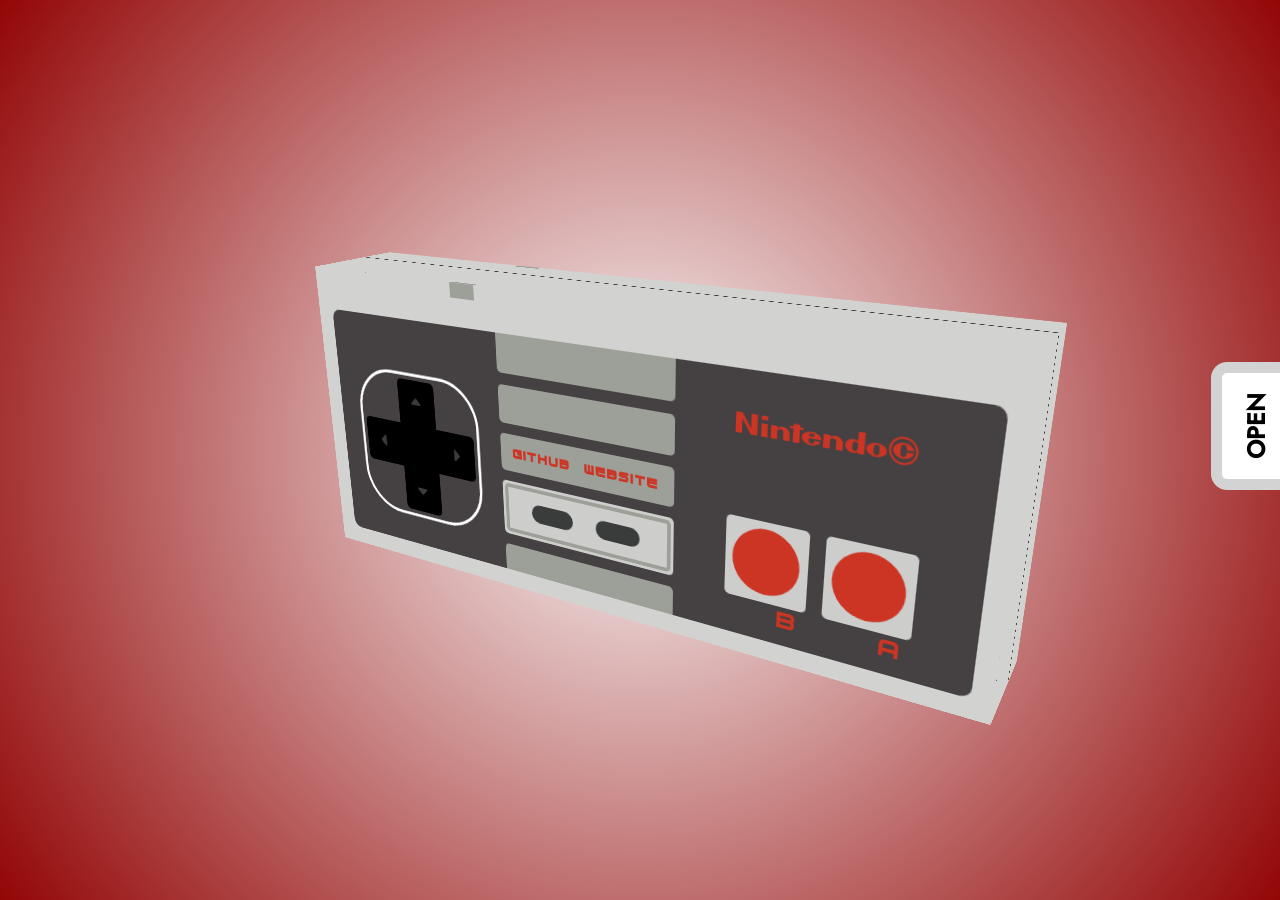
==== commit ad269a3c: "added favicon" ====
--- a/index.html
+++ b/index.html
@@ -8,6 +8,7 @@
     <link rel="stylesheet" href="Styles/nes.css">
     <!-- Source: https://fontawesome.com/search?q=arrow&ic=free-collection -->
     <link rel="stylesheet" href="https://cdnjs.cloudflare.com/ajax/libs/font-awesome/6.5.1/css/all.min.css">
+    <link id="favicon" rel="icon" type="image/png" href="Assets/Images/Favicon/Idle.png">
     <title>HCD</title>
 </head>
 
@@ -197,6 +198,8 @@
     <script src="Scripts/nes-3D.js"></script>
     <script src="Scripts/nav.js"></script>
     <script src="Scripts/EasterEggs/nes-easter.js"></script>
+
+    <script src="Scripts/favicon.js"></script>
 </body>
 
 </html>
--- a/Styles/global.css
+++ b/Styles/global.css
@@ -50,8 +50,8 @@
 }
 
 :root {
-    --body-primary: #fafafa;
-    --body-secondary: #09008b;
+    --body-primary: hsl(0, 0%, 98%);
+    --body-secondary: hsl(244, 100%, 27%);
     --body-background: radial-gradient(circle, var(--body-primary) 0%, var(--body-secondary) 100%);
     --dpad-color-shadow: #a7a7a7;
 }
@@ -174,6 +174,10 @@
     transition: transform 0.3s ease;
 } 
 
+button:hover, a:hover {
+    cursor: pointer;
+}
+
 [popover] {
     position: fixed;
     margin: auto;
--- a/Styles/nes.css
+++ b/Styles/nes.css
@@ -1,5 +1,5 @@
 :root {
-    --body-secondary: #47030e;
+    --body-secondary: hsl(0, 92%, 30%);
 
     --primary-color: hsl(60, 2%, 82%);
     --secondary-color: hsl(348, 4%, 26%);
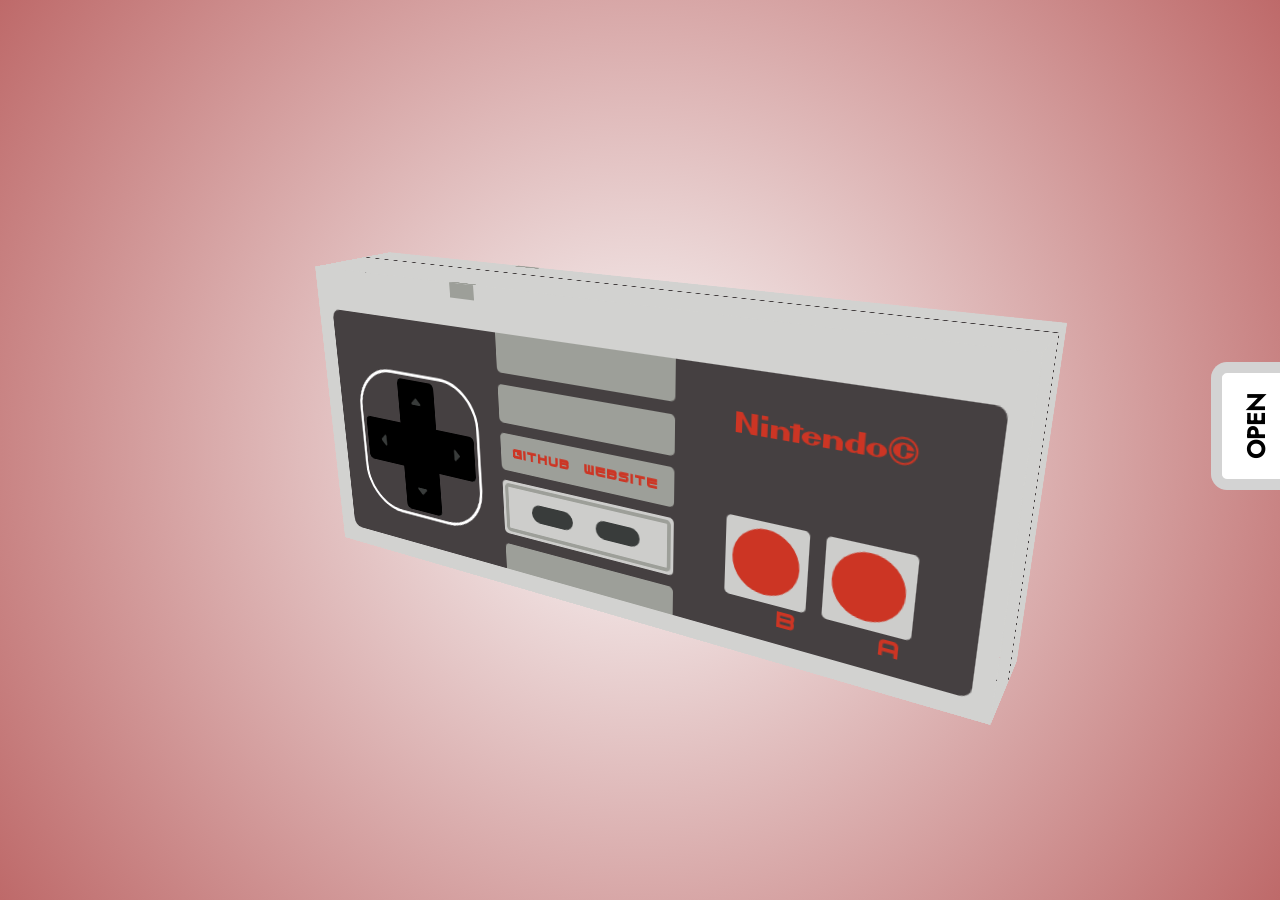
==== commit eb2a743a: "nav fix" ====
--- a/index.html
+++ b/index.html
@@ -191,7 +191,7 @@
         <a href="Controllers/Wii.html"><img src="Assets/Images/Nav/Wii.png" alt="Wii"><p>Sprint 0</p></a>
         <a href="Controllers/DS.html"><img src="Assets/Images/Nav/DS.png" alt="DS"><p>CSS</p></a>
         <a href="Controllers/3DS.html"><img src="Assets/Images/Nav/3DS.png" alt="3DS"><p>API</p></a>
-        <a href="Controllers/Switch.html"><img src="Assets/Images/Nav/Switch.png" alt="Switch"><p>Meesterproef</p></a>
+        <a href="Controllers/Switch.html"><img src="Assets/Images/Nav/Switch.png" alt="Switch"><p>Meesterschap</p></a>
         <a href="Controllers/Switch2.html"><img src="Assets/Images/Nav/Switch2.png" alt="Switch 2"><p>Weekly Nerds</p></a>
     </nav>
 
--- a/Styles/global.css
+++ b/Styles/global.css
@@ -47,6 +47,10 @@
     padding: 0;
     margin: 0;
     box-sizing: border-box;
+}
+
+html {
+    overflow: hidden;
 }
 
 :root {
@@ -69,6 +73,8 @@
     justify-content: center;
     align-items: center;
     height: 100vh;
+    width: 100vw;
+    overflow: hidden;
 }
 
 nav {
--- a/Styles/nes.css
+++ b/Styles/nes.css
@@ -1,5 +1,5 @@
 :root {
-    --body-secondary: hsl(0, 92%, 30%);
+    --body-secondary: hsla(0, 92%, 30%, 0.6);
 
     --primary-color: hsl(60, 2%, 82%);
     --secondary-color: hsl(348, 4%, 26%);
@@ -20,6 +20,7 @@
 #scene {
     perspective: 1000px;
     cursor: grab;
+
 
     &:active {
         cursor: grabbing;
